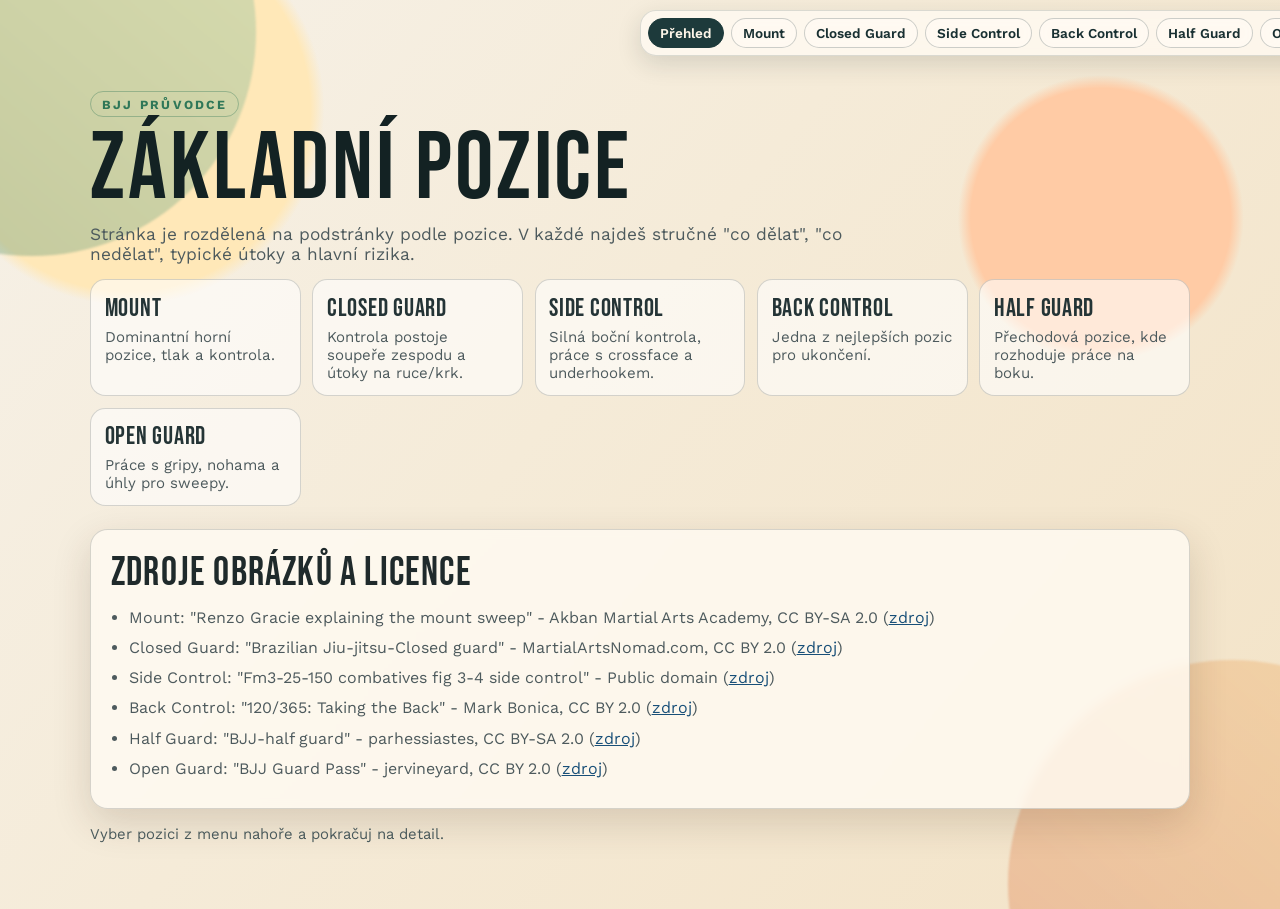
==== index.html @ 4e0b6d56 "Publish BJJ guide static site" ====
<!doctype html>
<html lang="cs">
  <head>
    <meta charset="UTF-8" />
    <meta name="viewport" content="width=device-width, initial-scale=1.0" />
    <title>BJJ průvodce - Přehled pozic</title>
    <meta
      name="description"
      content="Přehled základních BJJ pozic: Mount, Closed Guard, Side Control, Back Control, Half Guard a Open Guard."
    />

    <link rel="preconnect" href="https://fonts.googleapis.com" />
    <link rel="preconnect" href="https://fonts.gstatic.com" crossorigin />
    <link
      href="https://fonts.googleapis.com/css2?family=Bebas+Neue&family=Work+Sans:wght@400;500;700&display=swap"
      rel="stylesheet"
    />
    <link rel="stylesheet" href="styles.css" />
  </head>
  <body>
    <div class="bg-shape bg-shape-left" aria-hidden="true"></div>
    <div class="bg-shape bg-shape-right" aria-hidden="true"></div>

    <nav class="top-nav reveal reveal-0" aria-label="Plovoucí menu">
      <a class="active" href="index.html">Přehled</a>
      <a href="mount.html">Mount</a>
      <a href="closed-guard.html">Closed Guard</a>
      <a href="side-control.html">Side Control</a>
      <a href="back-control.html">Back Control</a>
      <a href="half-guard.html">Half Guard</a>
      <a href="open-guard.html">Open Guard</a>
    </nav>

    <header class="hero reveal reveal-1">
      <p class="kicker">BJJ PRŮVODCE</p>
      <h1>Základní Pozice</h1>
      <p class="lead">
        Stránka je rozdělená na podstránky podle pozice. V každé najdeš stručné
        "co dělat", "co nedělat", typické útoky a hlavní rizika.
      </p>

      <div class="position-links">
        <a class="position-link" href="mount.html">
          <h3>Mount</h3>
          <p>Dominantní horní pozice, tlak a kontrola.</p>
        </a>
        <a class="position-link" href="closed-guard.html">
          <h3>Closed Guard</h3>
          <p>Kontrola postoje soupeře zespodu a útoky na ruce/krk.</p>
        </a>
        <a class="position-link" href="side-control.html">
          <h3>Side Control</h3>
          <p>Silná boční kontrola, práce s crossface a underhookem.</p>
        </a>
        <a class="position-link" href="back-control.html">
          <h3>Back Control</h3>
          <p>Jedna z nejlepších pozic pro ukončení.</p>
        </a>
        <a class="position-link" href="half-guard.html">
          <h3>Half Guard</h3>
          <p>Přechodová pozice, kde rozhoduje práce na boku.</p>
        </a>
        <a class="position-link" href="open-guard.html">
          <h3>Open Guard</h3>
          <p>Práce s gripy, nohama a úhly pro sweepy.</p>
        </a>
      </div>
    </header>

    <main class="layout">
      <section class="panel col-12 reveal reveal-2" aria-labelledby="sources-title">
        <h2 id="sources-title">Zdroje obrázků a licence</h2>
        <ul class="source-list">
          <li>
            Mount: "Renzo Gracie explaining the mount sweep" - Akban Martial Arts Academy, CC BY-SA 2.0
            (<a href="https://upload.wikimedia.org/wikipedia/commons/3/3d/Renzo_Gracie_explaining_the_mount_sweep.jpg" target="_blank" rel="noopener noreferrer">zdroj</a>)
          </li>
          <li>
            Closed Guard: "Brazilian Jiu-jitsu-Closed guard" - MartialArtsNomad.com, CC BY 2.0
            (<a href="https://upload.wikimedia.org/wikipedia/commons/c/c8/Brazilian_Jiu-jitsu-Closed_guard.jpg" target="_blank" rel="noopener noreferrer">zdroj</a>)
          </li>
          <li>
            Side Control: "Fm3-25-150 combatives fig 3-4 side control" - Public domain
            (<a href="https://upload.wikimedia.org/wikipedia/commons/b/bb/Fm3-25-150combativesfig3-4sidecontrol.png" target="_blank" rel="noopener noreferrer">zdroj</a>)
          </li>
          <li>
            Back Control: "120/365: Taking the Back" - Mark Bonica, CC BY 2.0
            (<a href="https://www.flickr.com/photos/23119666@N03/4565556770" target="_blank" rel="noopener noreferrer">zdroj</a>)
          </li>
          <li>
            Half Guard: "BJJ-half guard" - parhessiastes, CC BY-SA 2.0
            (<a href="https://upload.wikimedia.org/wikipedia/commons/3/34/BJJ-half_guard.jpg" target="_blank" rel="noopener noreferrer">zdroj</a>)
          </li>
          <li>
            Open Guard: "BJJ Guard Pass" - jervineyard, CC BY 2.0
            (<a href="https://www.flickr.com/photos/78985789@N05/12700407274" target="_blank" rel="noopener noreferrer">zdroj</a>)
          </li>
        </ul>
      </section>
    </main>

    <footer class="reveal reveal-3">
      <p>Vyber pozici z menu nahoře a pokračuj na detail.</p>
    </footer>
  </body>
</html>
---- styles.css ----
:root {
  --bg: #f6f1e8;
  --ink: #1f2a2b;
  --ink-soft: #4d5a5d;
  --panel: rgba(255, 250, 242, 0.82);
  --line: rgba(31, 42, 43, 0.18);
  --accent: #d4542a;
  --accent-soft: #e9805d;
  --success: #2f7758;
  --warning: #efe0c3;
  --shadow: 0 14px 38px rgba(60, 36, 20, 0.16);
}

* {
  box-sizing: border-box;
}

body {
  margin: 0;
  font-family: "Work Sans", "Segoe UI", sans-serif;
  background:
    radial-gradient(circle at 10% 12%, #ffe8b8 0 13%, transparent 14%),
    radial-gradient(circle at 86% 24%, #ffcba5 0 10%, transparent 11%),
    linear-gradient(130deg, #f6f1e8 0%, #f5ebd8 44%, #f3e3c7 100%);
  color: var(--ink);
  min-height: 100vh;
  padding: 6rem 1.1rem 3rem;
  position: relative;
  overflow-x: hidden;
}

.top-nav {
  width: min(1100px, calc(100vw - 1.6rem));
  margin: 0;
  display: flex;
  gap: 0.45rem;
  flex-wrap: wrap;
  position: fixed;
  left: 50%;
  top: 0.6rem;
  transform: translateX(-50%);
  z-index: 20;
  max-height: 46vh;
  overflow: auto;
  background: rgba(255, 250, 242, 0.78);
  border: 1px solid rgba(25, 48, 50, 0.15);
  border-radius: 1rem;
  padding: 0.45rem;
  box-shadow: 0 8px 24px rgba(31, 42, 43, 0.14);
  backdrop-filter: blur(8px);
}

.top-nav a {
  text-decoration: none;
  color: #193032;
  border: 1px solid rgba(25, 48, 50, 0.22);
  border-radius: 999px;
  padding: 0.38rem 0.68rem;
  background: rgba(255, 250, 242, 0.88);
  backdrop-filter: blur(6px);
  font-size: 0.85rem;
  font-weight: 600;
}

.top-nav a:hover,
.top-nav a:focus-visible {
  background: #ffe7cf;
  border-color: rgba(212, 84, 42, 0.45);
  color: #7d2f16;
}

.top-nav a.active {
  background: #1d3a3b;
  color: #fdf5e8;
  border-color: #1d3a3b;
}

.bg-shape {
  position: fixed;
  z-index: -1;
  width: 28rem;
  height: 28rem;
  border-radius: 50%;
  filter: blur(1px);
  opacity: 0.3;
  pointer-events: none;
}

.bg-shape-left {
  top: -12rem;
  left: -12rem;
  background: linear-gradient(40deg, #2f7758, #86c8a6);
  animation: floatA 9s ease-in-out infinite;
}

.bg-shape-right {
  bottom: -13rem;
  right: -11rem;
  background: linear-gradient(40deg, #d4542a, #f2b35b);
  animation: floatB 11s ease-in-out infinite;
}

.hero,
.layout,
footer {
  width: min(1100px, 100%);
  margin: 0 auto;
}

.hero {
  margin-top: 0.5rem;
  margin-bottom: 1.4rem;
}

.kicker {
  display: inline-block;
  letter-spacing: 0.18em;
  font-size: 0.78rem;
  color: var(--success);
  font-weight: 700;
  border: 1px solid rgba(47, 119, 88, 0.35);
  border-radius: 999px;
  padding: 0.28rem 0.68rem;
  margin: 0;
}

h1,
h2,
h3 {
  font-family: "Bebas Neue", "Trebuchet MS", sans-serif;
  letter-spacing: 0.03em;
  margin: 0;
  font-weight: 400;
}

h1 {
  font-size: clamp(3.4rem, 10vw, 6rem);
  color: #132223;
  line-height: 0.95;
  margin-top: 0.4rem;
}

h2 {
  font-size: clamp(1.8rem, 4.5vw, 2.5rem);
  margin-bottom: 0.55rem;
}

h3 {
  font-size: 1.55rem;
  margin-bottom: 0.3rem;
  color: #243436;
}

.lead {
  font-size: 1.08rem;
  max-width: 70ch;
  color: var(--ink-soft);
  margin-top: 0.6rem;
  margin-bottom: 0.95rem;
}

.pill-row {
  display: flex;
  flex-wrap: wrap;
  gap: 0.55rem;
}

.pill {
  border: 1px solid var(--line);
  background: rgba(255, 255, 255, 0.6);
  border-radius: 999px;
  padding: 0.38rem 0.68rem;
  font-size: 0.86rem;
  font-weight: 500;
}

.position-links {
  margin-top: 0.9rem;
  display: grid;
  grid-template-columns: repeat(auto-fit, minmax(190px, 1fr));
  gap: 0.72rem;
}

.position-link {
  display: block;
  border: 1px solid var(--line);
  border-radius: 0.95rem;
  padding: 0.85rem;
  text-decoration: none;
  color: inherit;
  background: rgba(255, 255, 255, 0.58);
}

.position-link h3 {
  margin-bottom: 0.28rem;
}

.position-link p {
  margin: 0;
  font-size: 0.94rem;
  color: var(--ink-soft);
}

.position-link:hover,
.position-link:focus-visible {
  border-color: rgba(212, 84, 42, 0.52);
  transform: translateY(-2px);
  transition: transform 120ms ease, border-color 120ms ease;
}

.layout {
  display: grid;
  grid-template-columns: repeat(12, 1fr);
  gap: 0.95rem;
}

.panel {
  grid-column: span 12;
  border: 1px solid var(--line);
  border-radius: 1.1rem;
  background: var(--panel);
  backdrop-filter: blur(4px);
  padding: 1rem 1rem 1.05rem;
  box-shadow: var(--shadow);
}

.position-figure {
  margin: 0.55rem 0 0.9rem;
  border-radius: 0.92rem;
  overflow: hidden;
  border: 1px solid rgba(31, 42, 43, 0.16);
}

.position-figure img {
  display: block;
  width: 100%;
  height: auto;
  max-height: 390px;
  object-fit: cover;
  object-position: center;
}

.detail-grid {
  margin-top: 0.85rem;
  display: grid;
  grid-template-columns: repeat(auto-fit, minmax(180px, 1fr));
  gap: 0.7rem;
}

.detail-card {
  border: 1px solid rgba(31, 42, 43, 0.16);
  border-radius: 0.9rem;
  background: rgba(255, 255, 255, 0.62);
  padding: 0.72rem;
}

.detail-card h3 {
  margin-bottom: 0.26rem;
}

.detail-card ul {
  margin-top: 0.35rem;
}

.source-list {
  margin: 0.5rem 0 0;
  padding-left: 1.1rem;
}

.source-list li {
  margin-bottom: 0.34rem;
}

.source-list a {
  color: #184f78;
}

.source-list a:hover,
.source-list a:focus-visible {
  color: #0d3551;
}

.mount-block {
  border-left: 6px solid rgba(212, 84, 42, 0.72);
}

.guard-block {
  border-left: 6px solid rgba(47, 119, 88, 0.72);
}

.mount-block h2::after,
.guard-block h2::after {
  display: inline-block;
  margin-left: 0.55rem;
  font-size: 0.8em;
  opacity: 0.86;
}

.mount-block h2::after {
  content: "TOP";
  color: #8f3518;
}

.guard-block h2::after {
  content: "BOTTOM";
  color: #1f6b4b;
}

.panel-guard {
  border-color: rgba(47, 119, 88, 0.28);
  background: linear-gradient(
    180deg,
    rgba(245, 255, 250, 0.82),
    rgba(236, 250, 242, 0.78)
  );
}

.panel p,
.panel li {
  line-height: 1.55;
  color: var(--ink-soft);
}

.panel strong {
  color: var(--ink);
}

.panel ul {
  margin: 0.4rem 0 0;
  padding-left: 1.1rem;
}

.panel-split {
  display: grid;
  gap: 0.8rem;
}

.panel-split > h2 {
  margin-bottom: 0;
}

.panel-split article {
  border: 1px solid rgba(31, 42, 43, 0.14);
  border-radius: 0.9rem;
  padding: 0.7rem;
  background: rgba(255, 255, 255, 0.58);
}

.attack-grid {
  margin-top: 0.7rem;
  display: grid;
  grid-template-columns: repeat(auto-fit, minmax(190px, 1fr));
  gap: 0.68rem;
}

.attack-card {
  border: 1px solid rgba(212, 84, 42, 0.32);
  border-radius: 0.9rem;
  padding: 0.72rem;
  background: linear-gradient(180deg, #fffaf3, #ffefdf);
}

.attack-card h3 {
  color: #8f3518;
}

.guard-card {
  border-color: rgba(47, 119, 88, 0.36);
  background: linear-gradient(180deg, #f4fff9, #e9f9ef);
}

.guard-card h3 {
  color: #215942;
}

.warning {
  border-color: rgba(176, 124, 27, 0.35);
  background:
    linear-gradient(rgba(255, 255, 255, 0.65), rgba(255, 255, 255, 0.65)),
    repeating-linear-gradient(
      -45deg,
      var(--warning) 0,
      var(--warning) 8px,
      #f4e8cc 8px,
      #f4e8cc 16px
    );
}

.mount-block.warning {
  border-left-color: rgba(212, 84, 42, 0.72);
}

.guard-block.warning {
  border-left-color: rgba(47, 119, 88, 0.72);
  background:
    linear-gradient(rgba(245, 255, 250, 0.72), rgba(245, 255, 250, 0.72)),
    repeating-linear-gradient(
      -45deg,
      #d8efdf 0,
      #d8efdf 8px,
      #e7f6eb 8px,
      #e7f6eb 16px
    );
}

footer {
  margin-top: 1rem;
  color: #49595b;
  font-size: 0.93rem;
}

.reveal {
  opacity: 0;
  transform: translateY(18px);
  animation: slideIn 0.65s cubic-bezier(0.2, 0.7, 0.2, 1) forwards;
}

.reveal-1 {
  animation-delay: 0.04s;
}

.reveal-0 {
  animation-delay: 0s;
}

.reveal-2 {
  animation-delay: 0.12s;
}

.reveal-3 {
  animation-delay: 0.2s;
}

.reveal-4 {
  animation-delay: 0.28s;
}

.reveal-5 {
  animation-delay: 0.36s;
}

.reveal-6 {
  animation-delay: 0.44s;
}

@media (min-width: 780px) {
  body {
    padding: 5.2rem 1.7rem 3.2rem;
  }

  .top-nav {
    max-height: none;
    overflow: visible;
  }

  .panel {
    padding: 1.2rem 1.25rem 1.3rem;
  }

  .col-7 {
    grid-column: span 7;
  }

  .col-5 {
    grid-column: span 5;
  }

  .col-12 {
    grid-column: span 12;
  }

  .panel-split {
    grid-template-columns: 1fr;
  }
}

@media (min-width: 1060px) {
  .panel-split {
    grid-template-columns: 1fr 1fr;
    align-items: start;
  }

  .panel-split > h2 {
    grid-column: 1 / -1;
  }
}

@media (prefers-reduced-motion: reduce) {
  *,
  *::before,
  *::after {
    animation: none !important;
    transition: none !important;
  }

  .reveal {
    opacity: 1;
    transform: none;
  }
}

@keyframes slideIn {
  from {
    opacity: 0;
    transform: translateY(18px);
  }

  to {
    opacity: 1;
    transform: translateY(0);
  }
}

@keyframes floatA {
  0%,
  100% {
    transform: translate(0, 0) scale(1);
  }

  50% {
    transform: translate(22px, 10px) scale(1.06);
  }
}

@keyframes floatB {
  0%,
  100% {
    transform: translate(0, 0) scale(1);
  }

  50% {
    transform: translate(-18px, -12px) scale(1.05);
  }
}
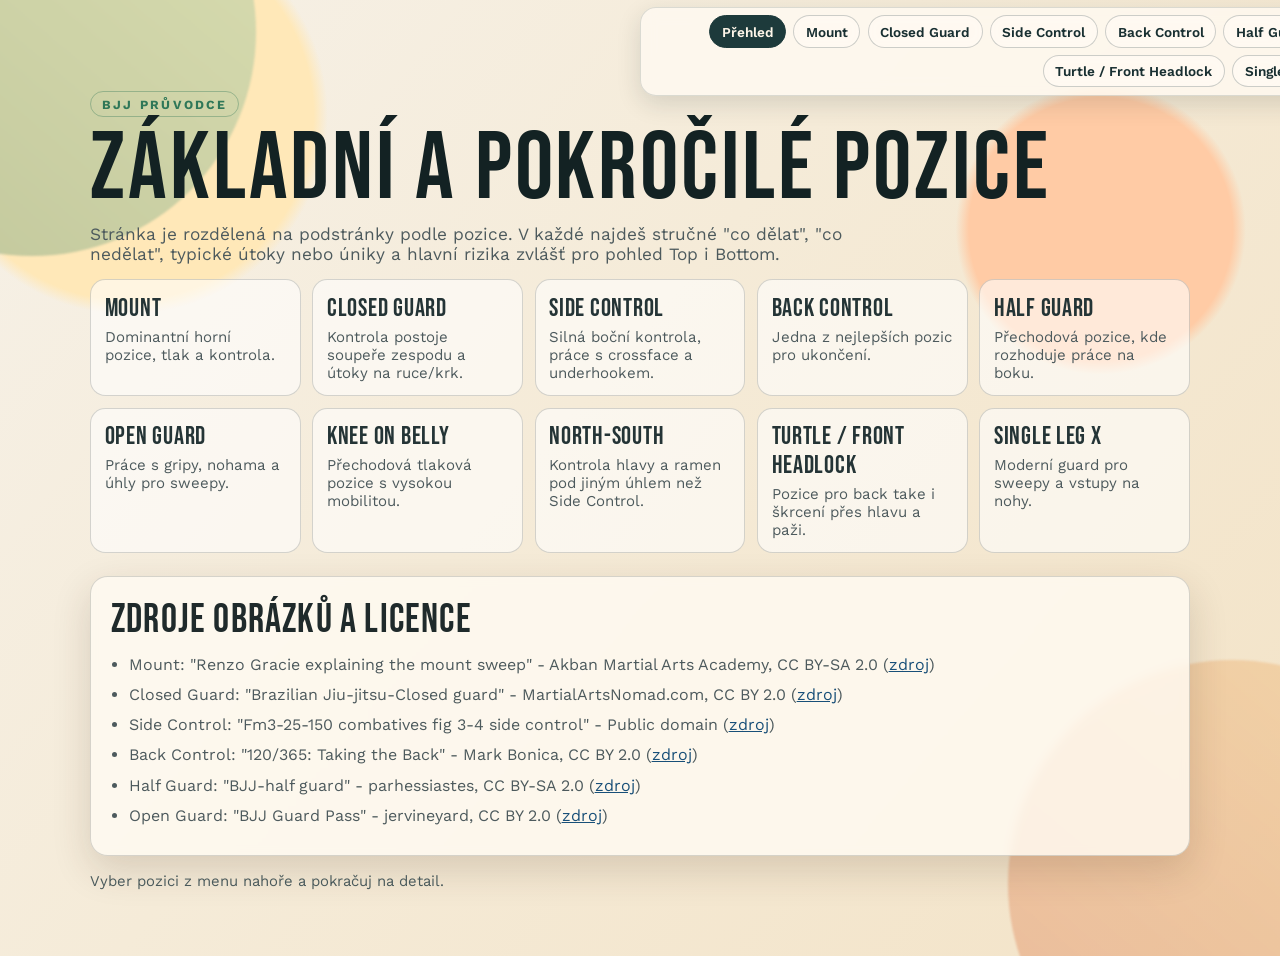
==== commit d34ab381: "Add advanced BJJ positions with full top/bottom views" ====
--- a/index.html
+++ b/index.html
@@ -6,7 +6,7 @@
     <title>BJJ průvodce - Přehled pozic</title>
     <meta
       name="description"
-      content="Přehled základních BJJ pozic: Mount, Closed Guard, Side Control, Back Control, Half Guard a Open Guard."
+      content="Přehled základních i pokročilých BJJ pozic: Mount, Closed Guard, Side Control, Back Control, Half Guard, Open Guard, Knee on Belly, North-South, Turtle/Front Headlock a Single Leg X."
     />
 
     <link rel="preconnect" href="https://fonts.googleapis.com" />
@@ -29,14 +29,19 @@
       <a href="back-control.html">Back Control</a>
       <a href="half-guard.html">Half Guard</a>
       <a href="open-guard.html">Open Guard</a>
+      <a href="knee-on-belly.html">Knee on Belly</a>
+      <a href="north-south.html">North-South</a>
+      <a href="turtle-front-headlock.html">Turtle / Front Headlock</a>
+      <a href="single-leg-x.html">Single Leg X</a>
     </nav>
 
     <header class="hero reveal reveal-1">
       <p class="kicker">BJJ PRŮVODCE</p>
-      <h1>Základní Pozice</h1>
+      <h1>Základní a Pokročilé Pozice</h1>
       <p class="lead">
         Stránka je rozdělená na podstránky podle pozice. V každé najdeš stručné
-        "co dělat", "co nedělat", typické útoky a hlavní rizika.
+        "co dělat", "co nedělat", typické útoky nebo úniky a hlavní rizika
+        zvlášť pro pohled Top i Bottom.
       </p>
 
       <div class="position-links">
@@ -63,6 +68,22 @@
         <a class="position-link" href="open-guard.html">
           <h3>Open Guard</h3>
           <p>Práce s gripy, nohama a úhly pro sweepy.</p>
+        </a>
+        <a class="position-link" href="knee-on-belly.html">
+          <h3>Knee on Belly</h3>
+          <p>Přechodová tlaková pozice s vysokou mobilitou.</p>
+        </a>
+        <a class="position-link" href="north-south.html">
+          <h3>North-South</h3>
+          <p>Kontrola hlavy a ramen pod jiným úhlem než Side Control.</p>
+        </a>
+        <a class="position-link" href="turtle-front-headlock.html">
+          <h3>Turtle / Front Headlock</h3>
+          <p>Pozice pro back take i škrcení přes hlavu a paži.</p>
+        </a>
+        <a class="position-link" href="single-leg-x.html">
+          <h3>Single Leg X</h3>
+          <p>Moderní guard pro sweepy a vstupy na nohy.</p>
         </a>
       </div>
     </header>
--- a/styles.css
+++ b/styles.css
@@ -24,7 +24,7 @@
     linear-gradient(130deg, #f6f1e8 0%, #f5ebd8 44%, #f3e3c7 100%);
   color: var(--ink);
   min-height: 100vh;
-  padding: 6rem 1.1rem 3rem;
+  padding: 5.5rem 1.1rem 3rem;
   position: relative;
   overflow-x: hidden;
 }
@@ -34,14 +34,16 @@
   margin: 0;
   display: flex;
   gap: 0.45rem;
-  flex-wrap: wrap;
+  flex-wrap: nowrap;
   position: fixed;
   left: 50%;
-  top: 0.6rem;
+  top: calc(env(safe-area-inset-top, 0px) + 0.45rem);
   transform: translateX(-50%);
   z-index: 20;
-  max-height: 46vh;
-  overflow: auto;
+  overflow-x: auto;
+  overflow-y: hidden;
+  -webkit-overflow-scrolling: touch;
+  scrollbar-width: none;
   background: rgba(255, 250, 242, 0.78);
   border: 1px solid rgba(25, 48, 50, 0.15);
   border-radius: 1rem;
@@ -50,16 +52,22 @@
   backdrop-filter: blur(8px);
 }
 
+.top-nav::-webkit-scrollbar {
+  display: none;
+}
+
 .top-nav a {
+  flex: 0 0 auto;
   text-decoration: none;
   color: #193032;
   border: 1px solid rgba(25, 48, 50, 0.22);
   border-radius: 999px;
-  padding: 0.38rem 0.68rem;
+  padding: 0.45rem 0.72rem;
   background: rgba(255, 250, 242, 0.88);
   backdrop-filter: blur(6px);
   font-size: 0.85rem;
   font-weight: 600;
+  white-space: nowrap;
 }
 
 .top-nav a:hover,
@@ -409,6 +417,28 @@
   font-size: 0.93rem;
 }
 
+footer a {
+  display: inline-flex;
+  align-items: center;
+  gap: 0.25rem;
+  text-decoration: none;
+  color: #193032;
+  border: 1px solid rgba(25, 48, 50, 0.22);
+  border-radius: 999px;
+  padding: 0.4rem 0.72rem;
+  background: rgba(255, 250, 242, 0.88);
+  backdrop-filter: blur(6px);
+  font-size: 0.86rem;
+  font-weight: 600;
+}
+
+footer a:hover,
+footer a:focus-visible {
+  background: #ffe7cf;
+  border-color: rgba(212, 84, 42, 0.45);
+  color: #7d2f16;
+}
+
 .reveal {
   opacity: 0;
   transform: translateY(18px);
@@ -449,8 +479,11 @@
   }
 
   .top-nav {
-    max-height: none;
+    width: min(1100px, calc(100vw - 3.4rem));
+    justify-content: center;
+    flex-wrap: wrap;
     overflow: visible;
+    scrollbar-width: auto;
   }
 
   .panel {
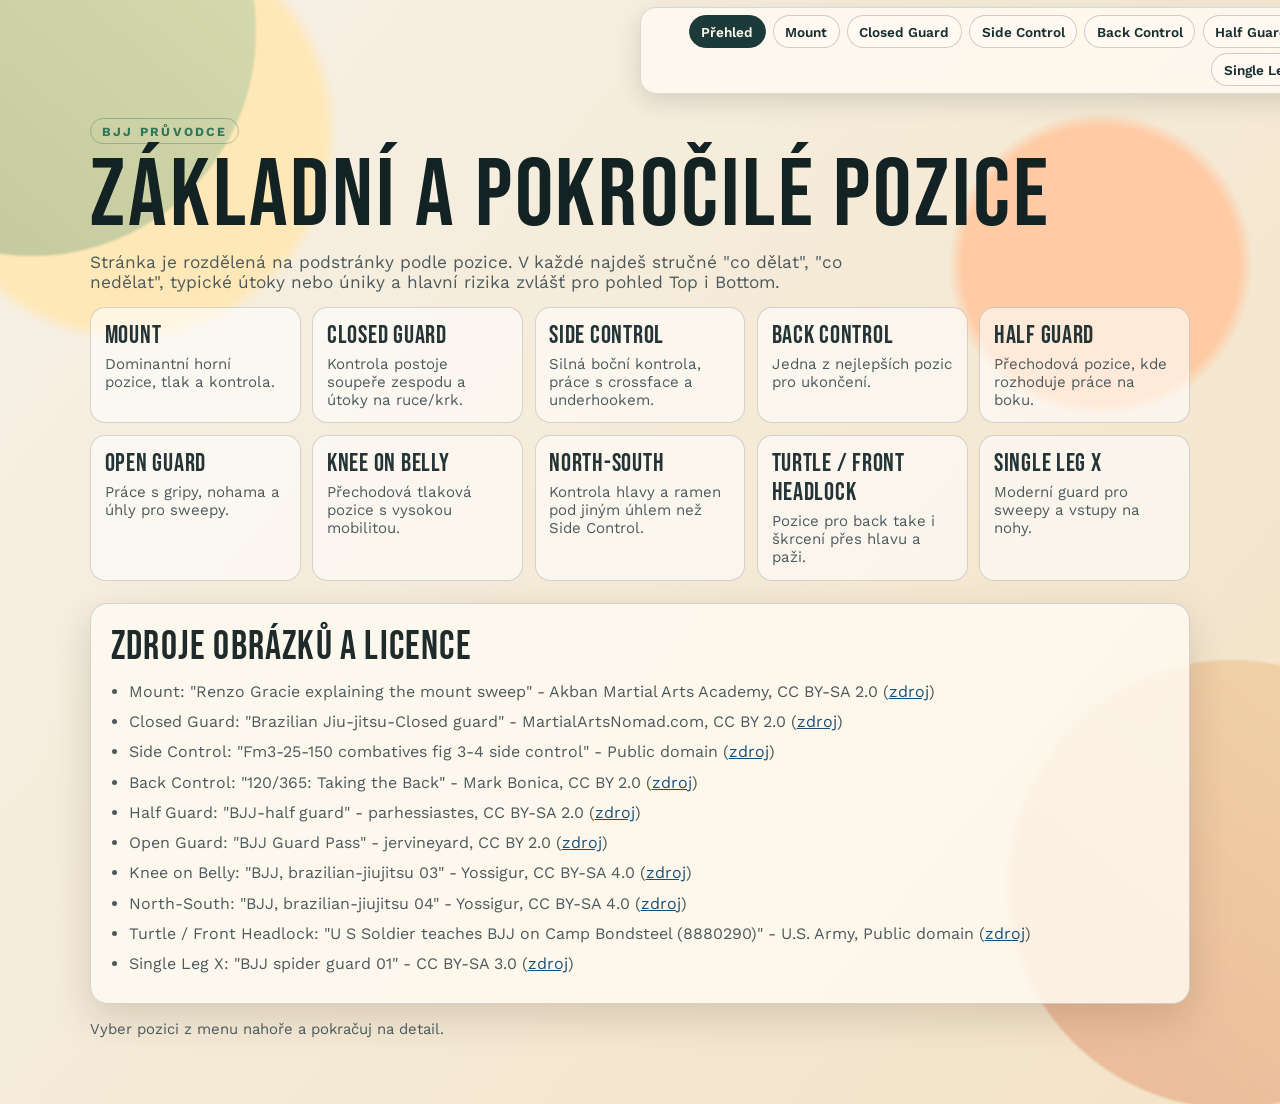
==== commit 0bc27cba: "Use unique advanced images and fix desktop floating nav visibility" ====
--- a/index.html
+++ b/index.html
@@ -116,6 +116,22 @@
             Open Guard: "BJJ Guard Pass" - jervineyard, CC BY 2.0
             (<a href="https://www.flickr.com/photos/78985789@N05/12700407274" target="_blank" rel="noopener noreferrer">zdroj</a>)
           </li>
+          <li>
+            Knee on Belly: "BJJ, brazilian-jiujitsu 03" - Yossigur, CC BY-SA 4.0
+            (<a href="https://upload.wikimedia.org/wikipedia/commons/f/fe/BJJ%2C_brazilian-jiujitsu_03.jpg" target="_blank" rel="noopener noreferrer">zdroj</a>)
+          </li>
+          <li>
+            North-South: "BJJ, brazilian-jiujitsu 04" - Yossigur, CC BY-SA 4.0
+            (<a href="https://upload.wikimedia.org/wikipedia/commons/3/39/BJJ%2C_brazilian-jiujitsu_04.jpg" target="_blank" rel="noopener noreferrer">zdroj</a>)
+          </li>
+          <li>
+            Turtle / Front Headlock: "U S Soldier teaches BJJ on Camp Bondsteel (8880290)" - U.S. Army, Public domain
+            (<a href="https://upload.wikimedia.org/wikipedia/commons/3/31/U_S_Soldier_teaches_BJJ_on_Camp_Bondsteel_%288880290%29.jpg" target="_blank" rel="noopener noreferrer">zdroj</a>)
+          </li>
+          <li>
+            Single Leg X: "BJJ spider guard 01" - CC BY-SA 3.0
+            (<a href="https://upload.wikimedia.org/wikipedia/commons/0/01/BJJ_spider_guard_01.jpg" target="_blank" rel="noopener noreferrer">zdroj</a>)
+          </li>
         </ul>
       </section>
     </main>
--- a/styles.css
+++ b/styles.css
@@ -30,7 +30,8 @@
 }
 
 .top-nav {
-  width: min(1100px, calc(100vw - 1.6rem));
+  width: calc(100vw - 1rem);
+  max-width: 1500px;
   margin: 0;
   display: flex;
   gap: 0.45rem;
@@ -475,13 +476,15 @@
 
 @media (min-width: 780px) {
   body {
-    padding: 5.2rem 1.7rem 3.2rem;
+    padding: 6.9rem 1.7rem 3.2rem;
   }
 
   .top-nav {
-    width: min(1100px, calc(100vw - 3.4rem));
+    width: calc(100vw - 2rem);
+    max-width: 1500px;
     justify-content: center;
     flex-wrap: wrap;
+    row-gap: 0.35rem;
     overflow: visible;
     scrollbar-width: auto;
   }
